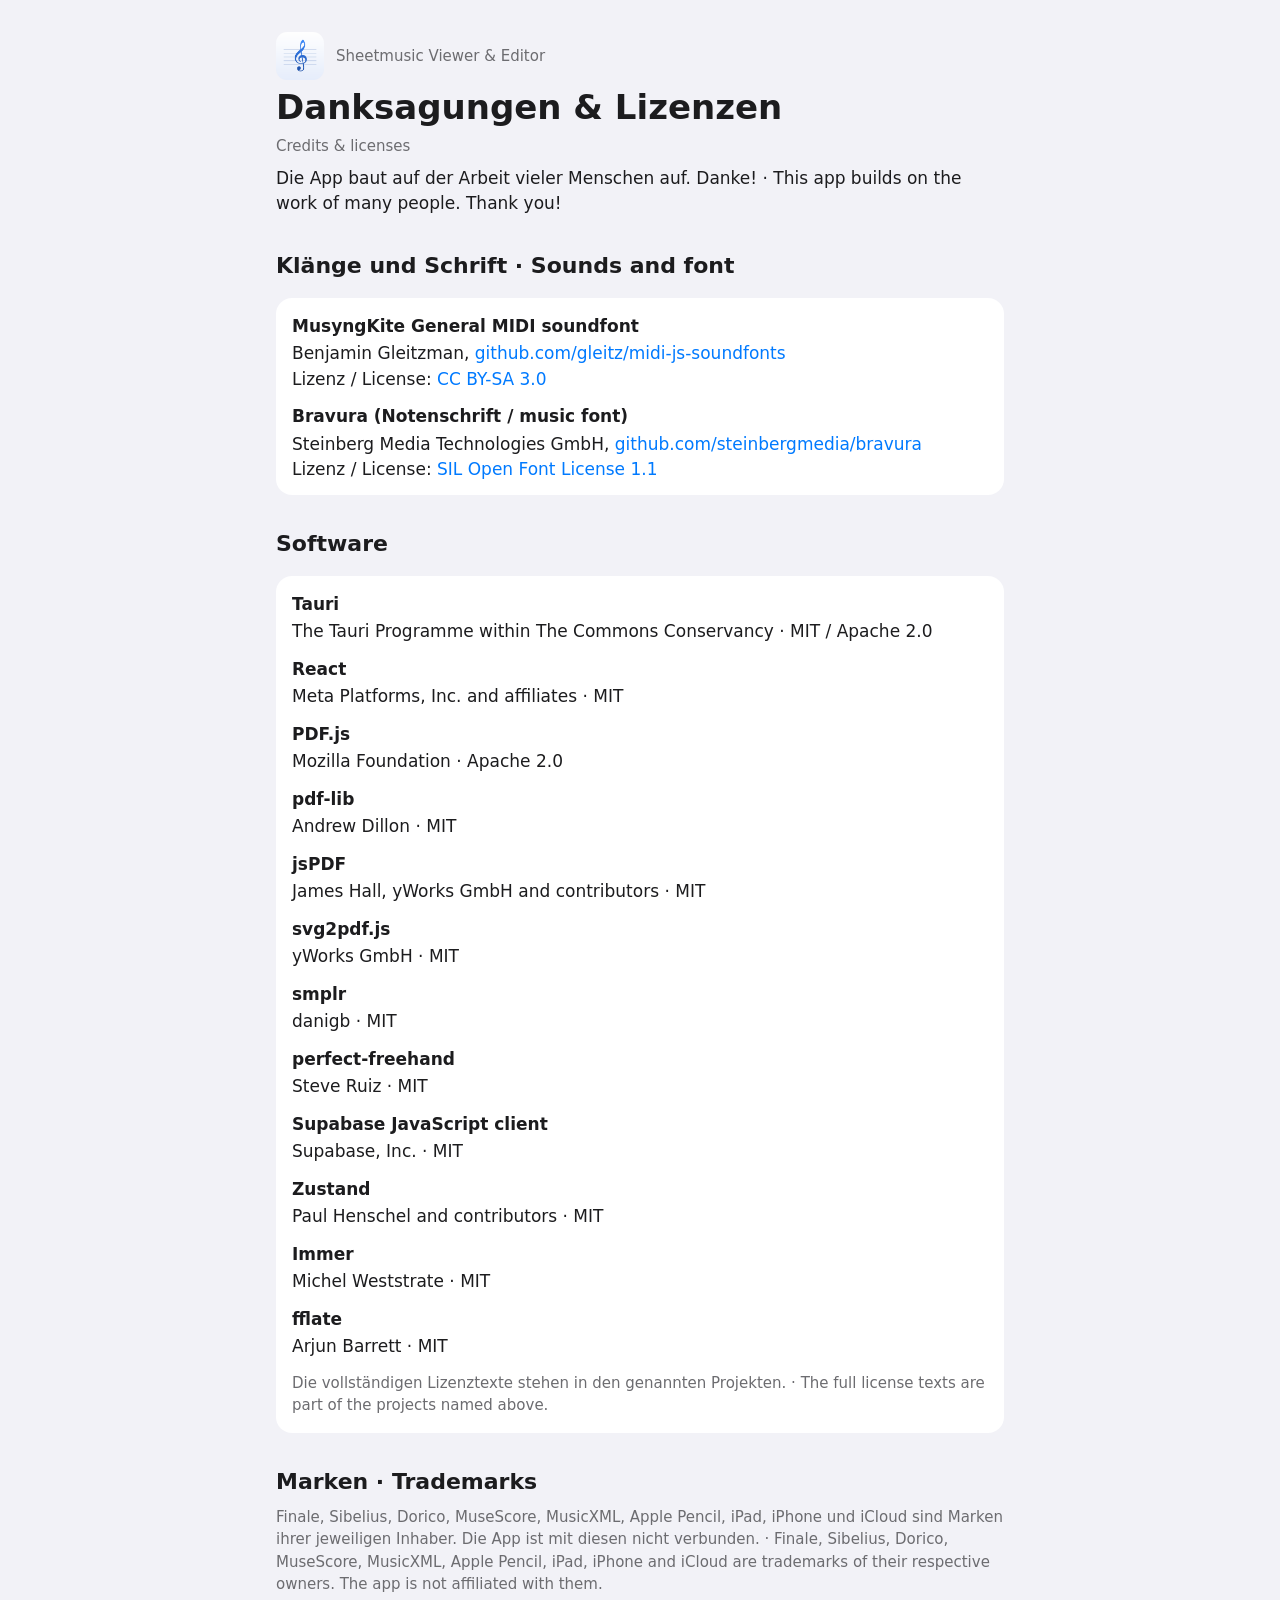
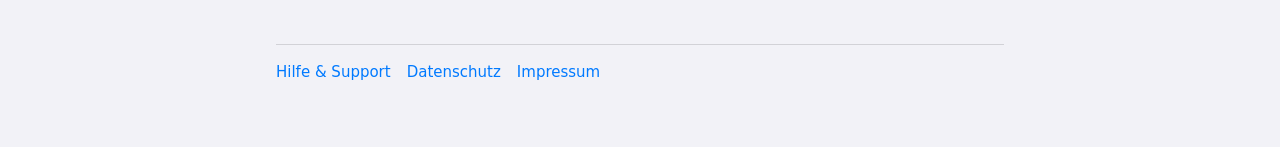
==== credits/index.html @ 3487102a "Pages (run 1)" ====
<!doctype html>
<html lang="de">
<head>
<meta charset="utf-8">
<meta name="viewport" content="width=device-width, initial-scale=1">
<title>Danksagungen &amp; Lizenzen · Sheetmusic</title>
<link rel="stylesheet" href="../site.css">
<link rel="icon" href="../icon.png">
</head>
<body>
<main>
<header class="top"><img src="../icon.png" alt=""><span class="app">Sheetmusic Viewer &amp; Editor</span></header>

<h1>Danksagungen &amp; Lizenzen</h1>
<p class="muted">Credits &amp; licenses</p>
<p>Die App baut auf der Arbeit vieler Menschen auf. Danke! · This app builds on the work of many people. Thank you!</p>

<h2>Klänge und Schrift · Sounds and font</h2>
<div class="card">
<dl>
<dt>MusyngKite General MIDI soundfont</dt>
<dd>Benjamin Gleitzman, <a href="https://github.com/gleitz/midi-js-soundfonts">github.com/gleitz/midi-js-soundfonts</a><br>
Lizenz / License: <a href="https://creativecommons.org/licenses/by-sa/3.0/">CC BY-SA 3.0</a></dd>
<dt>Bravura (Notenschrift / music font)</dt>
<dd>Steinberg Media Technologies GmbH, <a href="https://github.com/steinbergmedia/bravura">github.com/steinbergmedia/bravura</a><br>
Lizenz / License: <a href="https://openfontlicense.org">SIL Open Font License 1.1</a></dd>
</dl>
</div>

<h2>Software</h2>
<div class="card">
<dl>
<dt>Tauri</dt><dd>The Tauri Programme within The Commons Conservancy · MIT / Apache 2.0</dd>
<dt>React</dt><dd>Meta Platforms, Inc. and affiliates · MIT</dd>
<dt>PDF.js</dt><dd>Mozilla Foundation · Apache 2.0</dd>
<dt>pdf-lib</dt><dd>Andrew Dillon · MIT</dd>
<dt>jsPDF</dt><dd>James Hall, yWorks GmbH and contributors · MIT</dd>
<dt>svg2pdf.js</dt><dd>yWorks GmbH · MIT</dd>
<dt>smplr</dt><dd>danigb · MIT</dd>
<dt>perfect-freehand</dt><dd>Steve Ruiz · MIT</dd>
<dt>Supabase JavaScript client</dt><dd>Supabase, Inc. · MIT</dd>
<dt>Zustand</dt><dd>Paul Henschel and contributors · MIT</dd>
<dt>Immer</dt><dd>Michel Weststrate · MIT</dd>
<dt>fflate</dt><dd>Arjun Barrett · MIT</dd>
</dl>
<p class="muted">Die vollständigen Lizenztexte stehen in den genannten Projekten. · The full license texts are part of the projects named above.</p>
</div>

<h2>Marken · Trademarks</h2>
<p class="muted">Finale, Sibelius, Dorico, MuseScore, MusicXML, Apple Pencil, iPad, iPhone und iCloud sind Marken ihrer jeweiligen Inhaber. Die App ist mit diesen nicht verbunden. · Finale, Sibelius, Dorico, MuseScore, MusicXML, Apple Pencil, iPad, iPhone and iCloud are trademarks of their respective owners. The app is not affiliated with them.</p>

<nav class="pages"><a href="../support/">Hilfe &amp; Support</a><a href="../privacy/">Datenschutz</a><a href="../imprint/">Impressum</a></nav>
</main>
</body>
</html>
---- site.css ----
/* The app's web pages (privacy policy, support, credits, imprint): plain, in the app's colors. */
:root {
  --bg: #f2f2f7;
  --surface: #fff;
  --text: #1c1c1e;
  --text-2: #6c6c70;
  --separator: rgba(60, 60, 67, 0.18);
  --tint: #007aff;
  color-scheme: light dark;
}
@media (prefers-color-scheme: dark) {
  :root {
    --bg: #000;
    --surface: #1c1c1e;
    --text: #f2f2f7;
    --text-2: #98989f;
    --separator: rgba(84, 84, 88, 0.6);
    --tint: #0a84ff;
  }
}
* { box-sizing: border-box; }
body {
  margin: 0;
  background: var(--bg);
  color: var(--text);
  font: 17px/1.5 -apple-system, system-ui, 'Segoe UI', Roboto, sans-serif;
  -webkit-text-size-adjust: 100%;
}
main { max-width: 760px; margin: 0 auto; padding: 32px 16px 64px; }
header.top { display: flex; align-items: center; gap: 12px; margin-bottom: 8px; }
header.top img { width: 48px; height: 48px; border-radius: 11px; }
header.top .app { color: var(--text-2); font-size: 15px; }
h1 { font-size: 34px; line-height: 1.15; margin: 8px 0 4px; }
h2 { font-size: 22px; margin: 32px 0 8px; }
h3 { font-size: 17px; margin: 24px 0 4px; }
p, ul { margin: 8px 0; }
ul { padding-left: 22px; }
li { margin: 4px 0; }
a { color: var(--tint); text-decoration: none; }
a:hover { text-decoration: underline; }
.muted { color: var(--text-2); font-size: 15px; }
.card { background: var(--surface); border-radius: 16px; padding: 4px 16px; margin: 16px 0; }
.card > p, .card > ul { margin: 12px 0; }
nav.lang { margin: 8px 0 0; font-size: 15px; }
nav.pages { display: flex; flex-wrap: wrap; gap: 8px 16px; margin-top: 48px; padding-top: 16px; border-top: 0.5px solid var(--separator); font-size: 15px; }
section[lang='en'] { margin-top: 64px; padding-top: 16px; border-top: 0.5px solid var(--separator); }
dl { margin: 8px 0; }
dt { font-weight: 600; margin-top: 12px; }
dd { margin: 2px 0 0; }
address { font-style: normal; }
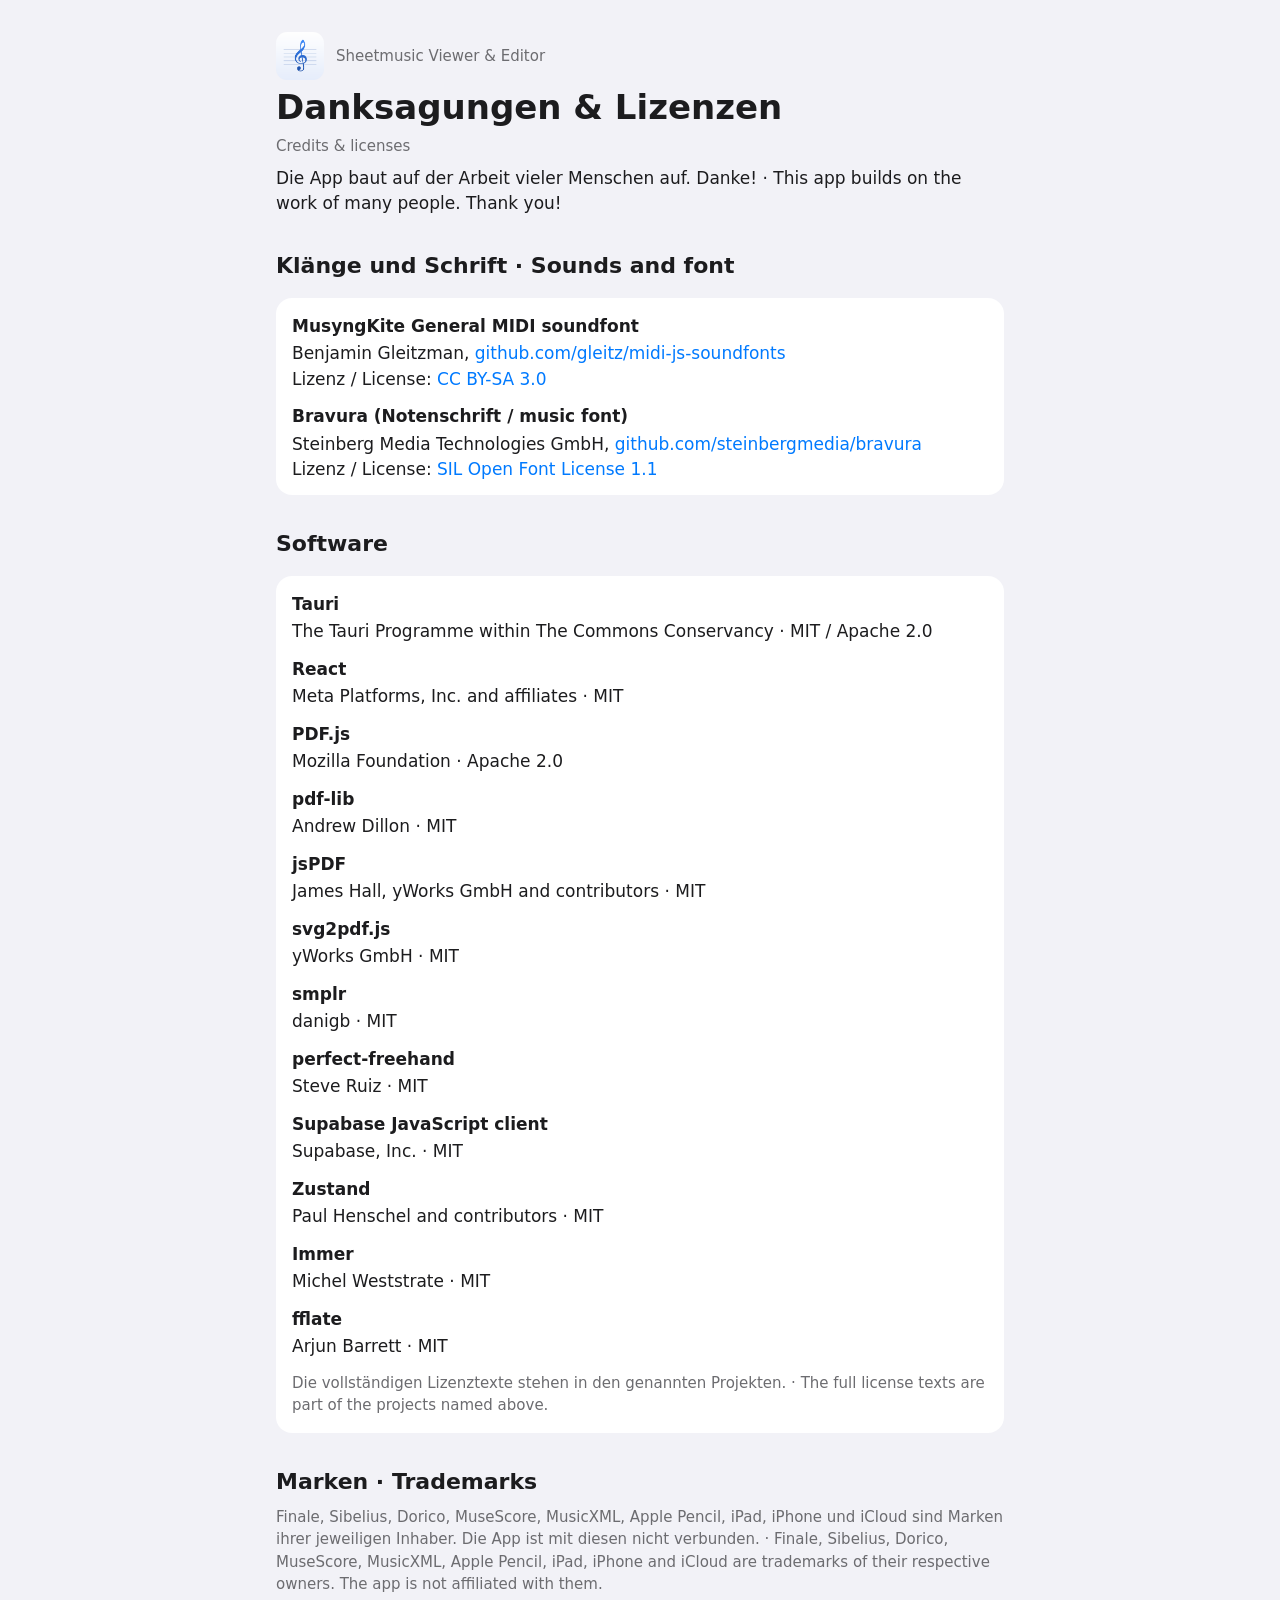
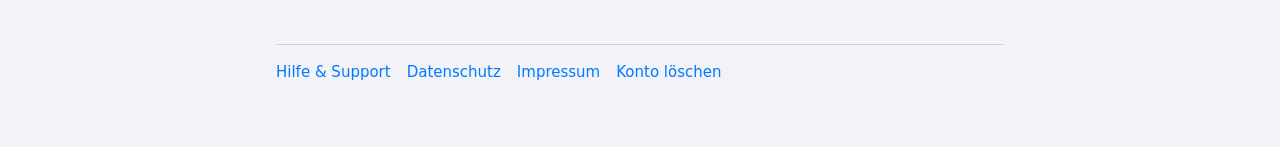
==== commit 9a94ed22: "Pages (run 3)" ====
--- a/credits/index.html
+++ b/credits/index.html
@@ -49,7 +49,7 @@
 <h2>Marken · Trademarks</h2>
 <p class="muted">Finale, Sibelius, Dorico, MuseScore, MusicXML, Apple Pencil, iPad, iPhone und iCloud sind Marken ihrer jeweiligen Inhaber. Die App ist mit diesen nicht verbunden. · Finale, Sibelius, Dorico, MuseScore, MusicXML, Apple Pencil, iPad, iPhone and iCloud are trademarks of their respective owners. The app is not affiliated with them.</p>
 
-<nav class="pages"><a href="../support/">Hilfe &amp; Support</a><a href="../privacy/">Datenschutz</a><a href="../imprint/">Impressum</a></nav>
+<nav class="pages"><a href="../support/">Hilfe &amp; Support</a><a href="../privacy/">Datenschutz</a><a href="../imprint/">Impressum</a><a href="../delete-account/">Konto löschen</a></nav>
 </main>
 </body>
 </html>
